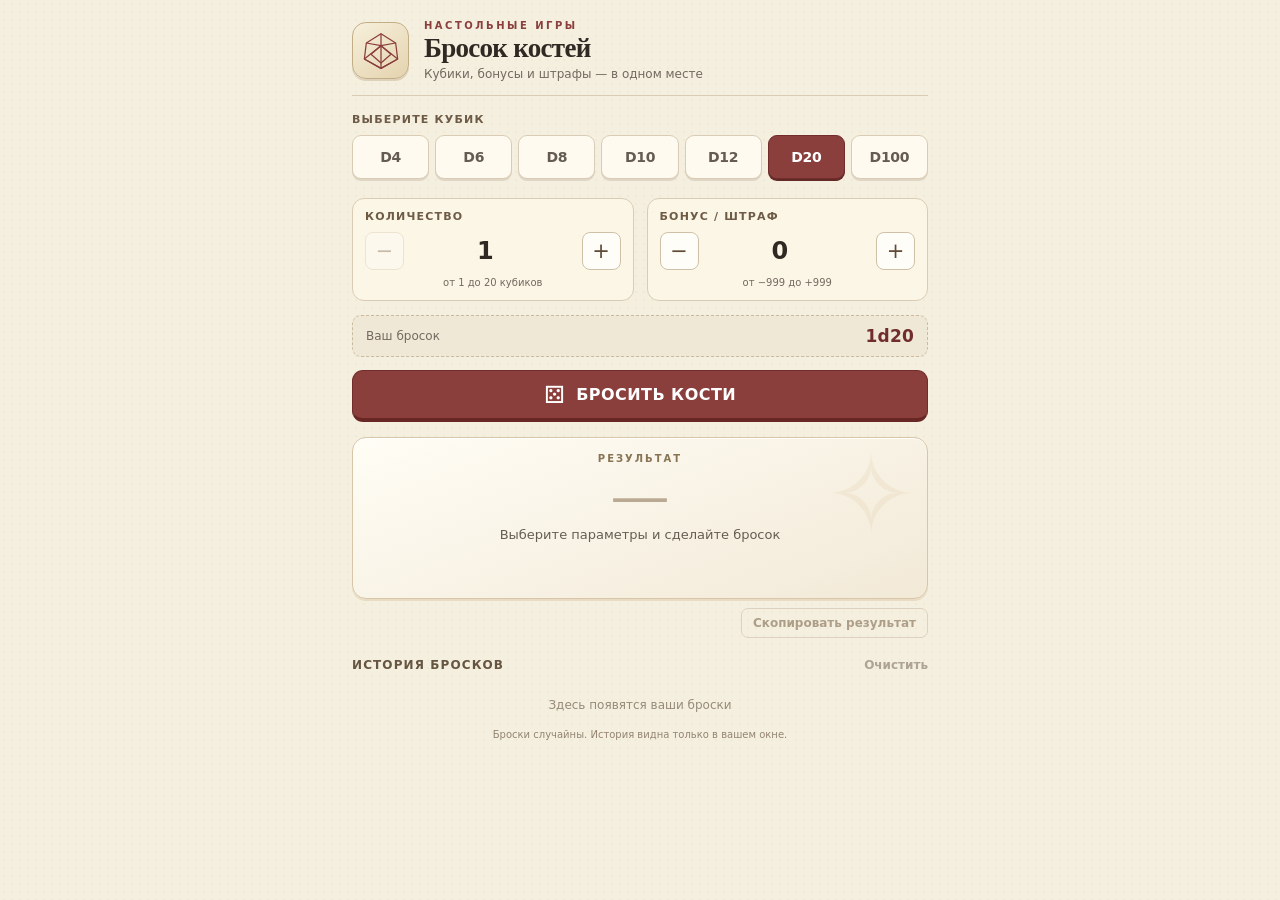
==== index.html @ b2002356 "Add files via upload" ====
<!DOCTYPE html>
<html lang="ru">
<head>
  <meta charset="utf-8">
  <meta name="viewport" content="width=device-width, initial-scale=1">
  <meta name="color-scheme" content="light">
  <title>Бросок костей · Dice Roller</title>
  <style>
    :root{--paper:#f4efdf;--paper-2:#eee5d0;--ink:#302923;--sub:#73695f;--stroke:#d9cbb4;--red:#8b3f3d;--red-dark:#702d2c;--gold:#b4935e;--green:#4a6a50;--white:#fffdf6}
    *{box-sizing:border-box}
    html{scrollbar-color:#c9baa0 var(--paper)}
    body{margin:0;min-width:275px;background:var(--paper);color:var(--ink);font-family:system-ui,-apple-system,Segoe UI,Arial,sans-serif;font-size:14px}
    body:before{content:"";position:fixed;inset:0;pointer-events:none;opacity:.32;background-image:radial-gradient(#947d5b26 0.75px,transparent 0.9px);background-size:8px 8px;z-index:0}
    button,input{font:inherit}
    button{cursor:pointer}
    button:focus-visible,input:focus-visible{outline:3px solid #ba8b45;outline-offset:2px}
    .shell{position:relative;width:min(100%,620px);margin:auto;padding:20px 22px 22px}
    header{display:flex;align-items:center;gap:15px;margin-bottom:17px;padding-bottom:14px;border-bottom:1px solid var(--stroke)}
    .emblem{width:57px;height:57px;flex:0 0 57px;display:grid;place-items:center;border:1px solid #c3ad85;background:linear-gradient(145deg,#f7f0dc,#e4d3ae);border-radius:14px;color:var(--red);box-shadow:0 2px 0 #dfd2bb}
    .emblem svg{width:40px;height:40px}
    .overline{font-size:10px;font-weight:800;text-transform:uppercase;letter-spacing:2.5px;color:var(--red);margin-bottom:3px}
    h1{font-family:Georgia,"Times New Roman",serif;font-weight:700;font-size:27px;letter-spacing:-.7px;margin:0;line-height:1.05}
    .subtitle{font-size:12px;color:var(--sub);margin:5px 0 0}
    .field-label{font-size:11px;font-weight:800;letter-spacing:1.2px;text-transform:uppercase;color:#6e5b45;margin:0 0 9px}
    .dice-types{display:grid;grid-template-columns:repeat(7,minmax(0,1fr));gap:6px;margin-bottom:19px}
    .die{border:1px solid var(--stroke);border-radius:9px;min-width:0;min-height:44px;padding:4px 1px;color:#645b53;background:#fffaf0;box-shadow:0 2px 0 #dfd6c5;font-weight:800;letter-spacing:-.3px;transition:background .15s,border-color .15s,transform .15s}
    .die[aria-pressed=true]{background:var(--red);border-color:var(--red-dark);color:white;box-shadow:0 2px 0 #632927}
    .die:active{transform:translateY(1px)}
    .controls{display:grid;grid-template-columns:1fr 1fr;gap:13px;margin-bottom:14px}
    .control-panel{background:#fff9eaaf;border:1px solid var(--stroke);padding:11px 12px 12px;border-radius:12px}
    .control-panel .field-label{margin:0 0 9px}
    .stepper{display:grid;grid-template-columns:39px minmax(0,1fr) 39px;gap:7px;align-items:center}
    .step{height:38px;display:grid;place-items:center;border:1px solid #cfc0a7;border-radius:8px;background:#fffdf8;color:#614a37;font-size:21px;font-weight:400;line-height:1}
    .step:active{background:var(--paper-2)}
    .step:disabled{opacity:.35;cursor:not-allowed}
    .num{width:100%;min-width:0;border:0;background:transparent;color:var(--ink);text-align:center;font-size:24px;font-weight:800;font-variant-numeric:tabular-nums;outline-offset:0}
    .hint{font-size:10px;color:var(--sub);margin:7px 0 0;text-align:center}
    .formula{display:flex;align-items:center;justify-content:space-between;gap:12px;border:1px dashed #cbbb9c;padding:10px 13px;margin-bottom:13px;border-radius:9px;background:#ede4d2a6}
    .formula span{font-size:12px;color:var(--sub)}
    .formula strong{color:var(--red-dark);font-size:17px;font-weight:800;letter-spacing:.2px;font-variant-numeric:tabular-nums}
    .roll-button{width:100%;min-height:52px;background:var(--red);border:1px solid var(--red-dark);border-bottom:4px solid #682724;border-radius:11px;color:white;font-weight:800;font-size:16px;letter-spacing:.45px;display:flex;justify-content:center;align-items:center;gap:11px;transition:transform .1s,background .15s;margin-bottom:15px}
    .roll-button:hover{background:#9d4a47}
    .roll-button:active{transform:translateY(2px);border-bottom-width:2px;margin-bottom:17px}
    .roll-button:disabled{opacity:.7;cursor:default}
    .dice-icon{font-size:24px;line-height:1}
    .result{background:linear-gradient(160deg,#fffdf5,#f2e9d7);border:1px solid #d7c6a8;border-radius:14px;min-height:162px;padding:15px 16px 13px;text-align:center;box-shadow:inset 0 1px #fff,0 2px 0 #eadcc4;position:relative;overflow:hidden}
    .result:after{content:'✧';font-family:Georgia,serif;font-size:110px;line-height:1;position:absolute;top:3px;right:10px;color:#ddc79d35;pointer-events:none}
    .result-kicker{position:relative;z-index:1;font-size:10px;font-weight:800;text-transform:uppercase;letter-spacing:2px;color:#887455}
    .total{position:relative;z-index:1;font-family:Georgia,"Times New Roman",serif;color:var(--red-dark);font-size:65px;font-weight:700;line-height:1.05;margin:4px 0 3px;font-variant-numeric:lining-nums tabular-nums}
    .result-empty .total{color:#b9a992;font-size:53px}
    .calculation{position:relative;z-index:1;color:#655c52;font-size:13px;min-height:20px;overflow-wrap:anywhere}
    .roll-detail{position:relative;z-index:1;margin:11px 0 0;display:flex;align-items:center;justify-content:center;gap:6px;flex-wrap:wrap}
    .chip{display:inline-flex;align-items:center;justify-content:center;min-width:29px;height:28px;padding:0 6px;background:white;border:1px solid #dfd2be;border-radius:7px;font-size:13px;font-weight:750;color:#493b32;font-variant-numeric:tabular-nums}
    .chip.max{color:#427047;border-color:#a9c5aa;background:#f3faf0}
    .chip.min{color:#a3443a;border-color:#deaba4;background:#fff3ee}
    .result.roll-anim .total{animation:pulse .18s linear infinite alternate}
    @keyframes pulse{0%{transform:translateY(1px);opacity:.58}100%{transform:translateY(-1px);opacity:1}}
    .footbar{display:flex;justify-content:space-between;align-items:center;gap:10px;margin:13px 0 4px}
    .footbar h2{font-size:12px;letter-spacing:1.1px;text-transform:uppercase;color:#665540;margin:0}
    .clear{border:0;background:transparent;color:var(--red);font-size:12px;font-weight:700;text-decoration:underline;text-underline-offset:3px;padding:7px 0}
    .clear:disabled{color:#aea395;text-decoration:none;cursor:default}
    .history{display:flex;flex-direction:column;gap:6px;max-height:175px;overflow:auto;padding:1px}
    .history-row{background:#fffaf1d1;border:1px solid #e3d7c3;border-radius:8px;padding:8px 10px;display:flex;align-items:center;gap:9px;font-size:12px;font-variant-numeric:tabular-nums}
    .history-row .counter{color:#93816a;min-width:23px}
    .history-row .history-formula{font-weight:700;color:#57463b;white-space:nowrap}
    .history-row .history-breakdown{color:#897763;min-width:0;overflow:hidden;text-overflow:ellipsis;white-space:nowrap;flex:1}
    .history-row strong{margin-left:auto;color:var(--red-dark);font-size:16px}
    .history-empty{color:#978a78;font-size:12px;text-align:center;padding:14px 0 4px}
    .actions{display:flex;justify-content:flex-end;margin:9px 0 0}
    .copy{background:transparent;border:1px solid #cdbda4;border-radius:7px;padding:7px 11px;color:#694b3b;font-size:12px;font-weight:700}
    .copy:disabled{color:#ae9e88;border-color:#ded1bf;cursor:default}
    .note{margin-top:12px;color:#948471;text-align:center;font-size:10px}
    @media (max-width:390px){.shell{padding:14px 12px 17px}h1{font-size:23px}.emblem{width:48px;height:48px;flex-basis:48px}.emblem svg{width:33px;height:33px}header{gap:10px}.dice-types{gap:4px}.die{font-size:12px;min-height:41px}.controls{gap:8px}.control-panel{padding:10px 7px}.stepper{grid-template-columns:32px minmax(0,1fr) 32px;gap:2px}.step{height:36px}.num{font-size:21px}.subtitle{font-size:11px}.total{font-size:56px}}
    @media (prefers-reduced-motion:reduce){*,*:before,*:after{animation:none!important;transition:none!important}}
  </style>
</head>
<body>
<main class="shell">
  <header>
    <div class="emblem" aria-hidden="true"><svg viewBox="0 0 60 60" fill="none" stroke="currentColor" stroke-width="1.9" stroke-linejoin="round"><path d="M30 4 52 18 55 42 30 56 5 42 8 18Z"/><path d="M30 4v18m0 34V22M8 18l22 4 22-4M5 42l25-20 25 20M5 42l25 14 25-14"/><path d="M15 35 30 22 45 35 30 48Z"/></svg></div>
    <div>
      <div class="overline">НАСТОЛЬНЫЕ ИГРЫ</div>
      <h1>Бросок костей</h1>
      <p class="subtitle">Кубики, бонусы и штрафы — в одном месте</p>
    </div>
  </header>

  <section aria-labelledby="type-title">
    <h2 class="field-label" id="type-title">Выберите кубик</h2>
    <div class="dice-types" role="group" aria-label="Количество граней кубика">
      <button class="die" type="button" data-sides="4" aria-pressed="false">D4</button>
      <button class="die" type="button" data-sides="6" aria-pressed="false">D6</button>
      <button class="die" type="button" data-sides="8" aria-pressed="false">D8</button>
      <button class="die" type="button" data-sides="10" aria-pressed="false">D10</button>
      <button class="die" type="button" data-sides="12" aria-pressed="false">D12</button>
      <button class="die" type="button" data-sides="20" aria-pressed="true">D20</button>
      <button class="die" type="button" data-sides="100" aria-pressed="false">D100</button>
    </div>
  </section>

  <div class="controls">
    <section class="control-panel" aria-labelledby="count-title">
      <h2 id="count-title" class="field-label">Количество</h2>
      <div class="stepper">
        <button class="step" type="button" id="count-minus" aria-label="Уменьшить количество кубиков">−</button>
        <input class="num" id="count" aria-label="Количество кубиков" inputmode="numeric" type="number" min="1" max="20" step="1" value="1">
        <button class="step" type="button" id="count-plus" aria-label="Увеличить количество кубиков">+</button>
      </div>
      <p class="hint">от 1 до 20 кубиков</p>
    </section>
    <section class="control-panel" aria-labelledby="mod-title">
      <h2 id="mod-title" class="field-label">Бонус / штраф</h2>
      <div class="stepper">
        <button class="step" type="button" id="mod-minus" aria-label="Уменьшить модификатор">−</button>
        <input class="num" id="mod" aria-label="Бонус или штраф" inputmode="numeric" type="number" min="-999" max="999" step="1" value="0">
        <button class="step" type="button" id="mod-plus" aria-label="Увеличить модификатор">+</button>
      </div>
      <p class="hint">от −999 до +999</p>
    </section>
  </div>

  <div class="formula"><span>Ваш бросок</span><strong id="formula">1d20</strong></div>
  <button class="roll-button" id="roll" type="button"><span class="dice-icon" aria-hidden="true">⚄</span><span>БРОСИТЬ КОСТИ</span></button>

  <section class="result result-empty" id="result" aria-label="Результат броска" aria-live="polite" aria-atomic="true">
    <div class="result-kicker" id="result-kicker">РЕЗУЛЬТАТ</div>
    <div class="total" id="total">—</div>
    <div class="calculation" id="calculation">Выберите параметры и сделайте бросок</div>
    <div class="roll-detail" id="detail"></div>
  </section>
  <div class="actions"><button type="button" class="copy" id="copy" disabled>Скопировать результат</button></div>

  <div class="footbar"><h2>История бросков</h2><button type="button" class="clear" id="clear" disabled>Очистить</button></div>
  <div class="history" id="history"><div class="history-empty">Здесь появятся ваши броски</div></div>
  <p class="note">Броски случайны. История видна только в вашем окне.</p>
</main>
<script>
(() => {
  'use strict';
  const $ = id => document.getElementById(id);
  const types = Array.from(document.querySelectorAll('.die'));
  const state = {sides:20,count:1,mod:0,busy:false,history:[],last:null};
  const intBound = (raw, min, max, fallback) => {
    const n = Number(raw);
    if (raw === '' || !Number.isFinite(n)) return fallback;
    return Math.max(min, Math.min(max, Math.trunc(n)));
  };
  const signed = n => n > 0 ? ` + ${n}` : n < 0 ? ` − ${Math.abs(n)}` : '';
  const formula = (count,sides,mod) => `${count}d${sides}${signed(mod)}`;
  function renderControls(){
    $('count').value = state.count;
    $('mod').value = state.mod;
    $('formula').textContent = formula(state.count,state.sides,state.mod);
    $('count-minus').disabled = state.count <= 1;
    $('count-plus').disabled = state.count >= 20;
    $('mod-minus').disabled = state.mod <= -999;
    $('mod-plus').disabled = state.mod >= 999;
    for (const button of types) button.setAttribute('aria-pressed', String(Number(button.dataset.sides) === state.sides));
  }
  function syncInputs(){
    state.count=intBound($('count').value,1,20,state.count);
    state.mod=intBound($('mod').value,-999,999,state.mod);
    renderControls();
  }
  $('count').addEventListener('change',syncInputs);
  $('mod').addEventListener('change',syncInputs);
  $('count').addEventListener('keydown',e=>{if(e.key==='Enter'){e.preventDefault();$('count').blur();}});
  $('mod').addEventListener('keydown',e=>{if(e.key==='Enter'){e.preventDefault();$('mod').blur();}});
  const step = (key,delta,min,max) => {syncInputs();state[key]=Math.max(min,Math.min(max,state[key]+delta));renderControls();};
  $('count-minus').addEventListener('click',()=>step('count',-1,1,20));
  $('count-plus').addEventListener('click',()=>step('count',1,1,20));
  $('mod-minus').addEventListener('click',()=>step('mod',-1,-999,999));
  $('mod-plus').addEventListener('click',()=>step('mod',1,-999,999));
  types.forEach(btn=>btn.addEventListener('click',()=>{state.sides=Number(btn.dataset.sides);renderControls();}));

  // Rejection sampling eliminates modulo bias for every supported die size.
  function rollDie(sides){
    if (globalThis.crypto && typeof crypto.getRandomValues === 'function'){
      const bucket = Math.floor(4294967296/sides)*sides;
      const value = new Uint32Array(1);
      do {crypto.getRandomValues(value);} while(value[0]>=bucket);
      return (value[0]%sides)+1;
    }
    return Math.floor(Math.random()*sides)+1;
  }
  const fmtBreakdown=(values,mod)=>`${values.join(' + ')}${signed(mod)} = ${values.reduce((a,b)=>a+b,0)+mod}`;
  function showResult(r){
    const result=$('result');result.classList.remove('result-empty','roll-anim');
    $('result-kicker').textContent='ИТОГ БРОСКА';
    $('total').textContent=r.total;
    $('calculation').textContent=fmtBreakdown(r.values,r.mod);
    const detail=$('detail');detail.replaceChildren();
    r.values.forEach(n=>{
      const chip=document.createElement('span');chip.className='chip'+(n===r.sides?' max':n===1?' min':'');chip.textContent=n;
      chip.title=`D${r.sides}: ${n}`;
      detail.append(chip);
    });
    $('copy').disabled=false;
  }
  function renderHistory(){
    const root=$('history');root.replaceChildren();
    $('clear').disabled=state.history.length===0;
    if(state.history.length===0){const empty=document.createElement('div');empty.className='history-empty';empty.textContent='Здесь появятся ваши броски';root.append(empty);return;}
    for(const r of state.history){
      const row=document.createElement('div');row.className='history-row';
      const num=document.createElement('span');num.className='counter';num.textContent=`#${r.id}`;
      const f=document.createElement('span');f.className='history-formula';f.textContent=formula(r.count,r.sides,r.mod);
      const b=document.createElement('span');b.className='history-breakdown';b.textContent=`[${r.values.join(', ')}]`;
      const t=document.createElement('strong');t.textContent=r.total;
      row.append(num,f,b,t);root.append(row);
    }
  }
  function roll(){
    if(state.busy)return;
    syncInputs();state.busy=true;
    $('roll').disabled=true;
    $('roll').lastElementChild.textContent='БРОСАЕМ…';
    const r={count:state.count,sides:state.sides,mod:state.mod,values:[],id:state.history.length ? state.history[0].id+1:1};
    r.values=Array.from({length:r.count},()=>rollDie(r.sides));
    r.total=r.values.reduce((a,b)=>a+b,0)+r.mod;
    const box=$('result');box.classList.remove('result-empty');box.classList.add('roll-anim');
    $('result-kicker').textContent='КОСТИ БРОШЕНЫ…';
    $('calculation').textContent='Определяем результат';
    $('detail').replaceChildren();
    let i=0;
    const timer=setInterval(()=>{$('total').textContent=1+(i*11%r.sides);i+=1;},58);
    setTimeout(()=>{
      clearInterval(timer);state.busy=false;state.last=r;state.history.unshift(r);
      if(state.history.length>10)state.history.pop();
      showResult(r);renderHistory();$('roll').disabled=false;
      $('roll').lastElementChild.textContent='БРОСИТЬ ЕЩЁ';
    },500);
  }
  $('roll').addEventListener('click',roll);
  $('clear').addEventListener('click',()=>{state.history=[];renderHistory();});
  $('copy').addEventListener('click',async()=>{
    if(!state.last)return;
    const r=state.last;
    const text=`${formula(r.count,r.sides,r.mod)} → [${r.values.join(', ')}] → ${r.total}`;
    try{
      if(navigator.clipboard&&window.isSecureContext) await navigator.clipboard.writeText(text);
      else {const input=document.createElement('textarea');input.value=text;input.style.position='fixed';input.style.opacity='0';document.body.append(input);input.select();if(!document.execCommand('copy'))throw new Error('copy');input.remove();}
      $('copy').textContent='Скопировано';setTimeout(()=>$('copy').textContent='Скопировать результат',1250);
    }catch(e){$('copy').textContent='Копирование недоступно';setTimeout(()=>$('copy').textContent='Скопировать результат',1600);}
  });
  renderControls();renderHistory();
})();
</script>
</body>
</html>
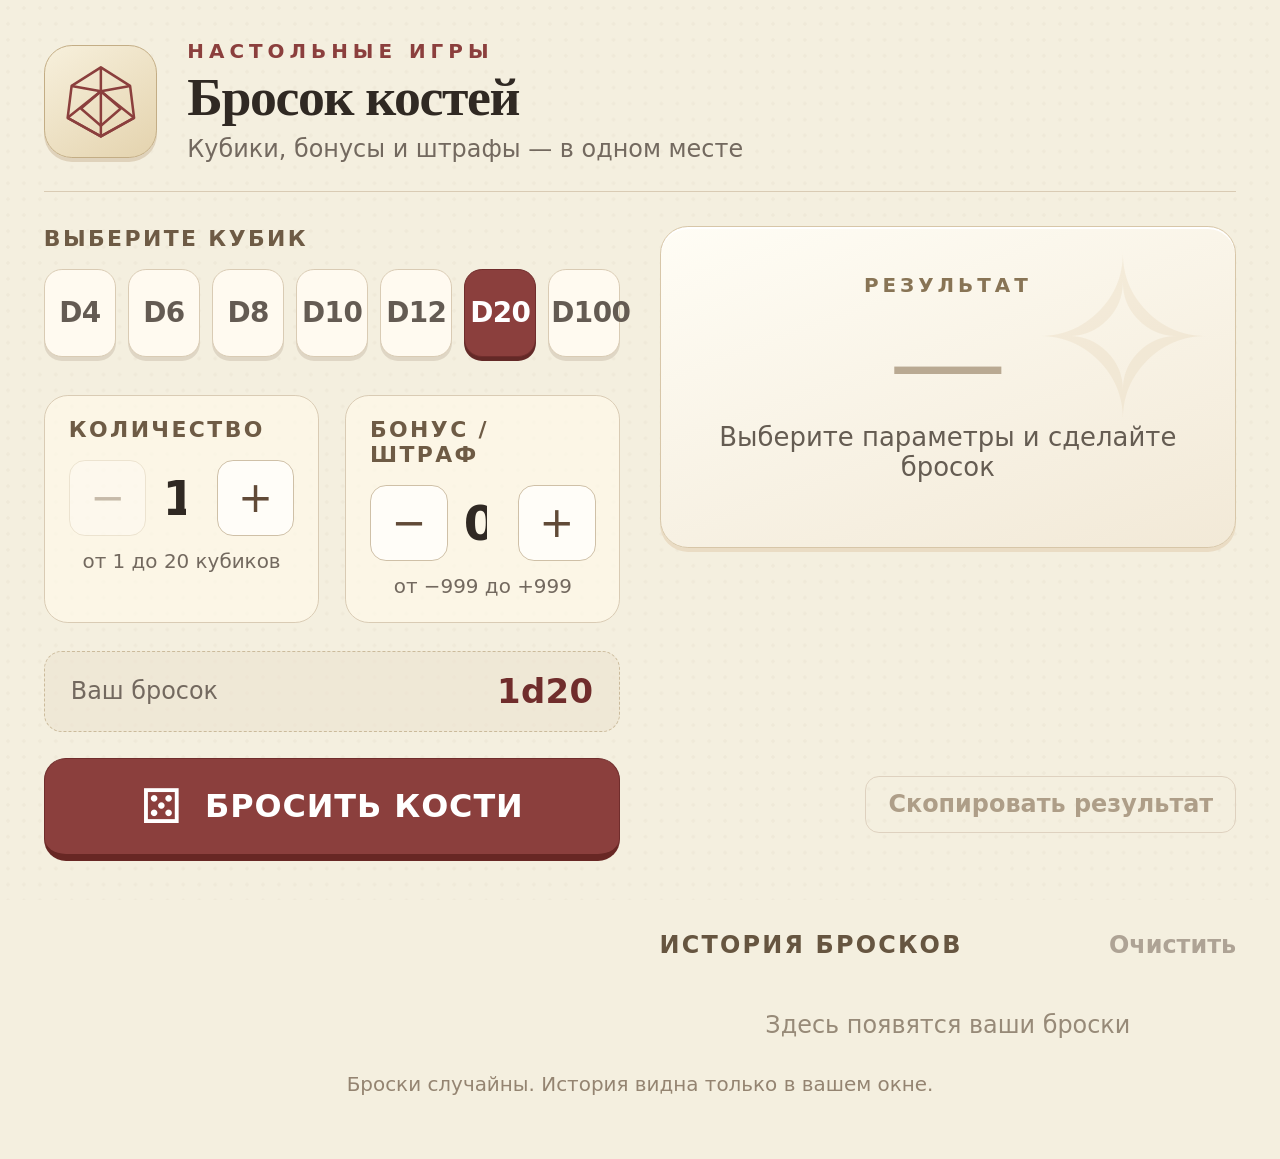
==== commit eecc2971: "Update index.html" ====
--- a/index.html
+++ b/index.html
@@ -9,70 +9,93 @@
     :root{--paper:#f4efdf;--paper-2:#eee5d0;--ink:#302923;--sub:#73695f;--stroke:#d9cbb4;--red:#8b3f3d;--red-dark:#702d2c;--gold:#b4935e;--green:#4a6a50;--white:#fffdf6}
     *{box-sizing:border-box}
     html{scrollbar-color:#c9baa0 var(--paper)}
-    body{margin:0;min-width:275px;background:var(--paper);color:var(--ink);font-family:system-ui,-apple-system,Segoe UI,Arial,sans-serif;font-size:14px}
-    body:before{content:"";position:fixed;inset:0;pointer-events:none;opacity:.32;background-image:radial-gradient(#947d5b26 0.75px,transparent 0.9px);background-size:8px 8px;z-index:0}
+    body{margin:0;min-width:19.64286rem;background:var(--paper);color:var(--ink);font-family:system-ui,-apple-system,Segoe UI,Arial,sans-serif;font-size:1.00000rem}
+    body:before{content:"";position:fixed;inset:0;pointer-events:none;opacity:.32;background-image:radial-gradient(#947d5b26 0.05357rem,transparent 0.06429rem);background-size:0.57143rem 0.57143rem;z-index:0}
     button,input{font:inherit}
     button{cursor:pointer}
-    button:focus-visible,input:focus-visible{outline:3px solid #ba8b45;outline-offset:2px}
-    .shell{position:relative;width:min(100%,620px);margin:auto;padding:20px 22px 22px}
-    header{display:flex;align-items:center;gap:15px;margin-bottom:17px;padding-bottom:14px;border-bottom:1px solid var(--stroke)}
-    .emblem{width:57px;height:57px;flex:0 0 57px;display:grid;place-items:center;border:1px solid #c3ad85;background:linear-gradient(145deg,#f7f0dc,#e4d3ae);border-radius:14px;color:var(--red);box-shadow:0 2px 0 #dfd2bb}
-    .emblem svg{width:40px;height:40px}
-    .overline{font-size:10px;font-weight:800;text-transform:uppercase;letter-spacing:2.5px;color:var(--red);margin-bottom:3px}
-    h1{font-family:Georgia,"Times New Roman",serif;font-weight:700;font-size:27px;letter-spacing:-.7px;margin:0;line-height:1.05}
-    .subtitle{font-size:12px;color:var(--sub);margin:5px 0 0}
-    .field-label{font-size:11px;font-weight:800;letter-spacing:1.2px;text-transform:uppercase;color:#6e5b45;margin:0 0 9px}
-    .dice-types{display:grid;grid-template-columns:repeat(7,minmax(0,1fr));gap:6px;margin-bottom:19px}
-    .die{border:1px solid var(--stroke);border-radius:9px;min-width:0;min-height:44px;padding:4px 1px;color:#645b53;background:#fffaf0;box-shadow:0 2px 0 #dfd6c5;font-weight:800;letter-spacing:-.3px;transition:background .15s,border-color .15s,transform .15s}
-    .die[aria-pressed=true]{background:var(--red);border-color:var(--red-dark);color:white;box-shadow:0 2px 0 #632927}
-    .die:active{transform:translateY(1px)}
-    .controls{display:grid;grid-template-columns:1fr 1fr;gap:13px;margin-bottom:14px}
-    .control-panel{background:#fff9eaaf;border:1px solid var(--stroke);padding:11px 12px 12px;border-radius:12px}
-    .control-panel .field-label{margin:0 0 9px}
-    .stepper{display:grid;grid-template-columns:39px minmax(0,1fr) 39px;gap:7px;align-items:center}
-    .step{height:38px;display:grid;place-items:center;border:1px solid #cfc0a7;border-radius:8px;background:#fffdf8;color:#614a37;font-size:21px;font-weight:400;line-height:1}
+    button:focus-visible,input:focus-visible{outline:0.21429rem solid #ba8b45;outline-offset:0.14286rem}
+    .shell{position:relative;width:min(100%,44.28571rem);margin:auto;padding:1.42857rem 1.57143rem 1.57143rem}
+    header{display:flex;align-items:center;gap:1.07143rem;margin-bottom:1.21429rem;padding-bottom:1.00000rem;border-bottom:0.07143rem solid var(--stroke)}
+    .emblem{width:4.07143rem;height:4.07143rem;flex:0 0 4.07143rem;display:grid;place-items:center;border:0.07143rem solid #c3ad85;background:linear-gradient(145deg,#f7f0dc,#e4d3ae);border-radius:1.00000rem;color:var(--red);box-shadow:0 0.14286rem 0 #dfd2bb}
+    .emblem svg{width:2.85714rem;height:2.85714rem}
+    .overline{font-size:0.71429rem;font-weight:800;text-transform:uppercase;letter-spacing:0.17857rem;color:var(--red);margin-bottom:0.21429rem}
+    h1{font-family:Georgia,"Times New Roman",serif;font-weight:700;font-size:1.92857rem;letter-spacing:-0.05000rem;margin:0;line-height:1.05}
+    .subtitle{font-size:0.85714rem;color:var(--sub);margin:0.35714rem 0 0}
+    .field-label{font-size:0.78571rem;font-weight:800;letter-spacing:0.08571rem;text-transform:uppercase;color:#6e5b45;margin:0 0 0.64286rem}
+    .dice-types{display:grid;grid-template-columns:repeat(7,minmax(0,1fr));gap:0.42857rem;margin-bottom:1.35714rem}
+    .die{border:0.07143rem solid var(--stroke);border-radius:0.64286rem;min-width:0;min-height:3.14286rem;padding:0.28571rem 0.07143rem;color:#645b53;background:#fffaf0;box-shadow:0 0.14286rem 0 #dfd6c5;font-weight:800;letter-spacing:-0.02143rem;transition:background .15s,border-color .15s,transform .15s}
+    .die[aria-pressed=true]{background:var(--red);border-color:var(--red-dark);color:white;box-shadow:0 0.14286rem 0 #632927}
+    .die:active{transform:translateY(0.07143rem)}
+    .controls{display:grid;grid-template-columns:1fr 1fr;gap:0.92857rem;margin-bottom:1.00000rem}
+    .control-panel{background:#fff9eaaf;border:0.07143rem solid var(--stroke);padding:0.78571rem 0.85714rem 0.85714rem;border-radius:0.85714rem}
+    .control-panel .field-label{margin:0 0 0.64286rem}
+    .stepper{display:grid;grid-template-columns:2.78571rem minmax(0,1fr) 2.78571rem;gap:0.50000rem;align-items:center}
+    .step{height:2.71429rem;display:grid;place-items:center;border:0.07143rem solid #cfc0a7;border-radius:0.57143rem;background:#fffdf8;color:#614a37;font-size:1.50000rem;font-weight:400;line-height:1}
     .step:active{background:var(--paper-2)}
     .step:disabled{opacity:.35;cursor:not-allowed}
-    .num{width:100%;min-width:0;border:0;background:transparent;color:var(--ink);text-align:center;font-size:24px;font-weight:800;font-variant-numeric:tabular-nums;outline-offset:0}
-    .hint{font-size:10px;color:var(--sub);margin:7px 0 0;text-align:center}
-    .formula{display:flex;align-items:center;justify-content:space-between;gap:12px;border:1px dashed #cbbb9c;padding:10px 13px;margin-bottom:13px;border-radius:9px;background:#ede4d2a6}
-    .formula span{font-size:12px;color:var(--sub)}
-    .formula strong{color:var(--red-dark);font-size:17px;font-weight:800;letter-spacing:.2px;font-variant-numeric:tabular-nums}
-    .roll-button{width:100%;min-height:52px;background:var(--red);border:1px solid var(--red-dark);border-bottom:4px solid #682724;border-radius:11px;color:white;font-weight:800;font-size:16px;letter-spacing:.45px;display:flex;justify-content:center;align-items:center;gap:11px;transition:transform .1s,background .15s;margin-bottom:15px}
+    .num{width:100%;min-width:0;border:0;background:transparent;color:var(--ink);text-align:center;font-size:1.71429rem;font-weight:800;font-variant-numeric:tabular-nums;outline-offset:0}
+    .hint{font-size:0.71429rem;color:var(--sub);margin:0.50000rem 0 0;text-align:center}
+    .formula{display:flex;align-items:center;justify-content:space-between;gap:0.85714rem;border:0.07143rem dashed #cbbb9c;padding:0.71429rem 0.92857rem;margin-bottom:0.92857rem;border-radius:0.64286rem;background:#ede4d2a6}
+    .formula span{font-size:0.85714rem;color:var(--sub)}
+    .formula strong{color:var(--red-dark);font-size:1.21429rem;font-weight:800;letter-spacing:0.01429rem;font-variant-numeric:tabular-nums}
+    .roll-button{width:100%;min-height:3.71429rem;background:var(--red);border:0.07143rem solid var(--red-dark);border-bottom:0.28571rem solid #682724;border-radius:0.78571rem;color:white;font-weight:800;font-size:1.14286rem;letter-spacing:0.03214rem;display:flex;justify-content:center;align-items:center;gap:0.78571rem;transition:transform .1s,background .15s;margin-bottom:1.07143rem}
     .roll-button:hover{background:#9d4a47}
-    .roll-button:active{transform:translateY(2px);border-bottom-width:2px;margin-bottom:17px}
+    .roll-button:active{transform:translateY(0.14286rem);border-bottom-width:0.14286rem;margin-bottom:1.21429rem}
     .roll-button:disabled{opacity:.7;cursor:default}
-    .dice-icon{font-size:24px;line-height:1}
-    .result{background:linear-gradient(160deg,#fffdf5,#f2e9d7);border:1px solid #d7c6a8;border-radius:14px;min-height:162px;padding:15px 16px 13px;text-align:center;box-shadow:inset 0 1px #fff,0 2px 0 #eadcc4;position:relative;overflow:hidden}
-    .result:after{content:'✧';font-family:Georgia,serif;font-size:110px;line-height:1;position:absolute;top:3px;right:10px;color:#ddc79d35;pointer-events:none}
-    .result-kicker{position:relative;z-index:1;font-size:10px;font-weight:800;text-transform:uppercase;letter-spacing:2px;color:#887455}
-    .total{position:relative;z-index:1;font-family:Georgia,"Times New Roman",serif;color:var(--red-dark);font-size:65px;font-weight:700;line-height:1.05;margin:4px 0 3px;font-variant-numeric:lining-nums tabular-nums}
-    .result-empty .total{color:#b9a992;font-size:53px}
-    .calculation{position:relative;z-index:1;color:#655c52;font-size:13px;min-height:20px;overflow-wrap:anywhere}
-    .roll-detail{position:relative;z-index:1;margin:11px 0 0;display:flex;align-items:center;justify-content:center;gap:6px;flex-wrap:wrap}
-    .chip{display:inline-flex;align-items:center;justify-content:center;min-width:29px;height:28px;padding:0 6px;background:white;border:1px solid #dfd2be;border-radius:7px;font-size:13px;font-weight:750;color:#493b32;font-variant-numeric:tabular-nums}
+    .dice-icon{font-size:1.71429rem;line-height:1}
+    .result{background:linear-gradient(160deg,#fffdf5,#f2e9d7);border:0.07143rem solid #d7c6a8;border-radius:1.00000rem;min-height:11.57143rem;padding:1.07143rem 1.14286rem 0.92857rem;text-align:center;box-shadow:inset 0 0.07143rem #fff,0 0.14286rem 0 #eadcc4;position:relative;overflow:hidden}
+    .result:after{content:'✧';font-family:Georgia,serif;font-size:7.85714rem;line-height:1;position:absolute;top:0.21429rem;right:0.71429rem;color:#ddc79d35;pointer-events:none}
+    .result-kicker{position:relative;z-index:1;font-size:0.71429rem;font-weight:800;text-transform:uppercase;letter-spacing:0.14286rem;color:#887455}
+    .total{position:relative;z-index:1;font-family:Georgia,"Times New Roman",serif;color:var(--red-dark);font-size:4.64286rem;font-weight:700;line-height:1.05;margin:0.28571rem 0 0.21429rem;font-variant-numeric:lining-nums tabular-nums}
+    .result-empty .total{color:#b9a992;font-size:3.78571rem}
+    .calculation{position:relative;z-index:1;color:#655c52;font-size:0.92857rem;min-height:1.42857rem;overflow-wrap:anywhere}
+    .roll-detail{position:relative;z-index:1;margin:0.78571rem 0 0;display:flex;align-items:center;justify-content:center;gap:0.42857rem;flex-wrap:wrap}
+    .chip{display:inline-flex;align-items:center;justify-content:center;min-width:2.07143rem;height:2.00000rem;padding:0 0.42857rem;background:white;border:0.07143rem solid #dfd2be;border-radius:0.50000rem;font-size:0.92857rem;font-weight:750;color:#493b32;font-variant-numeric:tabular-nums}
     .chip.max{color:#427047;border-color:#a9c5aa;background:#f3faf0}
     .chip.min{color:#a3443a;border-color:#deaba4;background:#fff3ee}
     .result.roll-anim .total{animation:pulse .18s linear infinite alternate}
-    @keyframes pulse{0%{transform:translateY(1px);opacity:.58}100%{transform:translateY(-1px);opacity:1}}
-    .footbar{display:flex;justify-content:space-between;align-items:center;gap:10px;margin:13px 0 4px}
-    .footbar h2{font-size:12px;letter-spacing:1.1px;text-transform:uppercase;color:#665540;margin:0}
-    .clear{border:0;background:transparent;color:var(--red);font-size:12px;font-weight:700;text-decoration:underline;text-underline-offset:3px;padding:7px 0}
+    @keyframes pulse{0%{transform:translateY(0.07143rem);opacity:.58}100%{transform:translateY(-0.07143rem);opacity:1}}
+    .footbar{display:flex;justify-content:space-between;align-items:center;gap:0.71429rem;margin:0.92857rem 0 0.28571rem}
+    .footbar h2{font-size:0.85714rem;letter-spacing:0.07857rem;text-transform:uppercase;color:#665540;margin:0}
+    .clear{border:0;background:transparent;color:var(--red);font-size:0.85714rem;font-weight:700;text-decoration:underline;text-underline-offset:0.21429rem;padding:0.50000rem 0}
     .clear:disabled{color:#aea395;text-decoration:none;cursor:default}
-    .history{display:flex;flex-direction:column;gap:6px;max-height:175px;overflow:auto;padding:1px}
-    .history-row{background:#fffaf1d1;border:1px solid #e3d7c3;border-radius:8px;padding:8px 10px;display:flex;align-items:center;gap:9px;font-size:12px;font-variant-numeric:tabular-nums}
-    .history-row .counter{color:#93816a;min-width:23px}
+    .history{display:flex;flex-direction:column;gap:0.42857rem;max-height:12.50000rem;overflow:auto;padding:0.07143rem}
+    .history-row{background:#fffaf1d1;border:0.07143rem solid #e3d7c3;border-radius:0.57143rem;padding:0.57143rem 0.71429rem;display:flex;align-items:center;gap:0.64286rem;font-size:0.85714rem;font-variant-numeric:tabular-nums}
+    .history-row .counter{color:#93816a;min-width:1.64286rem}
     .history-row .history-formula{font-weight:700;color:#57463b;white-space:nowrap}
     .history-row .history-breakdown{color:#897763;min-width:0;overflow:hidden;text-overflow:ellipsis;white-space:nowrap;flex:1}
-    .history-row strong{margin-left:auto;color:var(--red-dark);font-size:16px}
-    .history-empty{color:#978a78;font-size:12px;text-align:center;padding:14px 0 4px}
-    .actions{display:flex;justify-content:flex-end;margin:9px 0 0}
-    .copy{background:transparent;border:1px solid #cdbda4;border-radius:7px;padding:7px 11px;color:#694b3b;font-size:12px;font-weight:700}
+    .history-row strong{margin-left:auto;color:var(--red-dark);font-size:1.14286rem}
+    .history-empty{color:#978a78;font-size:0.85714rem;text-align:center;padding:1.00000rem 0 0.28571rem}
+    .actions{display:flex;justify-content:flex-end;margin:0.64286rem 0 0}
+    .copy{background:transparent;border:0.07143rem solid #cdbda4;border-radius:0.50000rem;padding:0.50000rem 0.78571rem;color:#694b3b;font-size:0.85714rem;font-weight:700}
     .copy:disabled{color:#ae9e88;border-color:#ded1bf;cursor:default}
-    .note{margin-top:12px;color:#948471;text-align:center;font-size:10px}
-    @media (max-width:390px){.shell{padding:14px 12px 17px}h1{font-size:23px}.emblem{width:48px;height:48px;flex-basis:48px}.emblem svg{width:33px;height:33px}header{gap:10px}.dice-types{gap:4px}.die{font-size:12px;min-height:41px}.controls{gap:8px}.control-panel{padding:10px 7px}.stepper{grid-template-columns:32px minmax(0,1fr) 32px;gap:2px}.step{height:36px}.num{font-size:21px}.subtitle{font-size:11px}.total{font-size:56px}}
+    .note{margin-top:0.85714rem;color:#948471;text-align:center;font-size:0.71429rem}
+    @media (max-width:390px){.shell{padding:1.00000rem 0.85714rem 1.21429rem}h1{font-size:1.64286rem}.emblem{width:3.42857rem;height:3.42857rem;flex-basis:3.42857rem}.emblem svg{width:2.35714rem;height:2.35714rem}header{gap:0.71429rem}.dice-types{gap:0.28571rem}.die{font-size:0.85714rem;min-height:2.92857rem}.controls{gap:0.57143rem}.control-panel{padding:0.71429rem 0.50000rem}.stepper{grid-template-columns:2.28571rem minmax(0,1fr) 2.28571rem;gap:0.14286rem}.step{height:2.57143rem}.num{font-size:1.50000rem}.subtitle{font-size:0.78571rem}.total{font-size:4.00000rem}}
     @media (prefers-reduced-motion:reduce){*,*:before,*:after{animation:none!important;transition:none!important}}
-  </style>
+  
+    /* Adaptive SBoard embed: use all available iframe width and scale the
+       entire interface in proportion to its viewport, while retaining a
+       usable minimum size on narrower embeds. */
+    html { font-size:clamp(14px, 2.18vw, 30px); }
+    body { min-width:275px; }
+    .shell { width:100%;max-width:none;margin:0 auto; }
+    /* At very large aspect ratios, arrange output alongside the controls. */
+    @media (min-width:1100px) and (min-aspect-ratio: 1.28) {
+      .shell { display:grid;grid-template-columns:minmax(0,1fr) minmax(0,1fr);column-gap:1.4rem;align-items:start; }
+      header { grid-column:1/-1; }
+      .shell>section:first-of-type,.controls,.formula,.roll-button { grid-column:1; }
+      .shell>.result,.actions,.footbar,.history { grid-column:2; }
+      .shell>.result { grid-row:2 / span 3;min-height:11.55rem;display:flex;flex-direction:column;justify-content:center; }
+      .shell>.actions { grid-row:5; }
+      .shell>.footbar { grid-row:6; }
+      .shell>.history { grid-row:7; }
+      .shell>.note { grid-column:1/-1; }
+    }
+    /* On small windows, avoid scrollbars caused by oversized typography. */
+    @media (max-width:390px) {
+      html { font-size:14px; }
+    }
+</style>
 </head>
 <body>
 <main class="shell">
